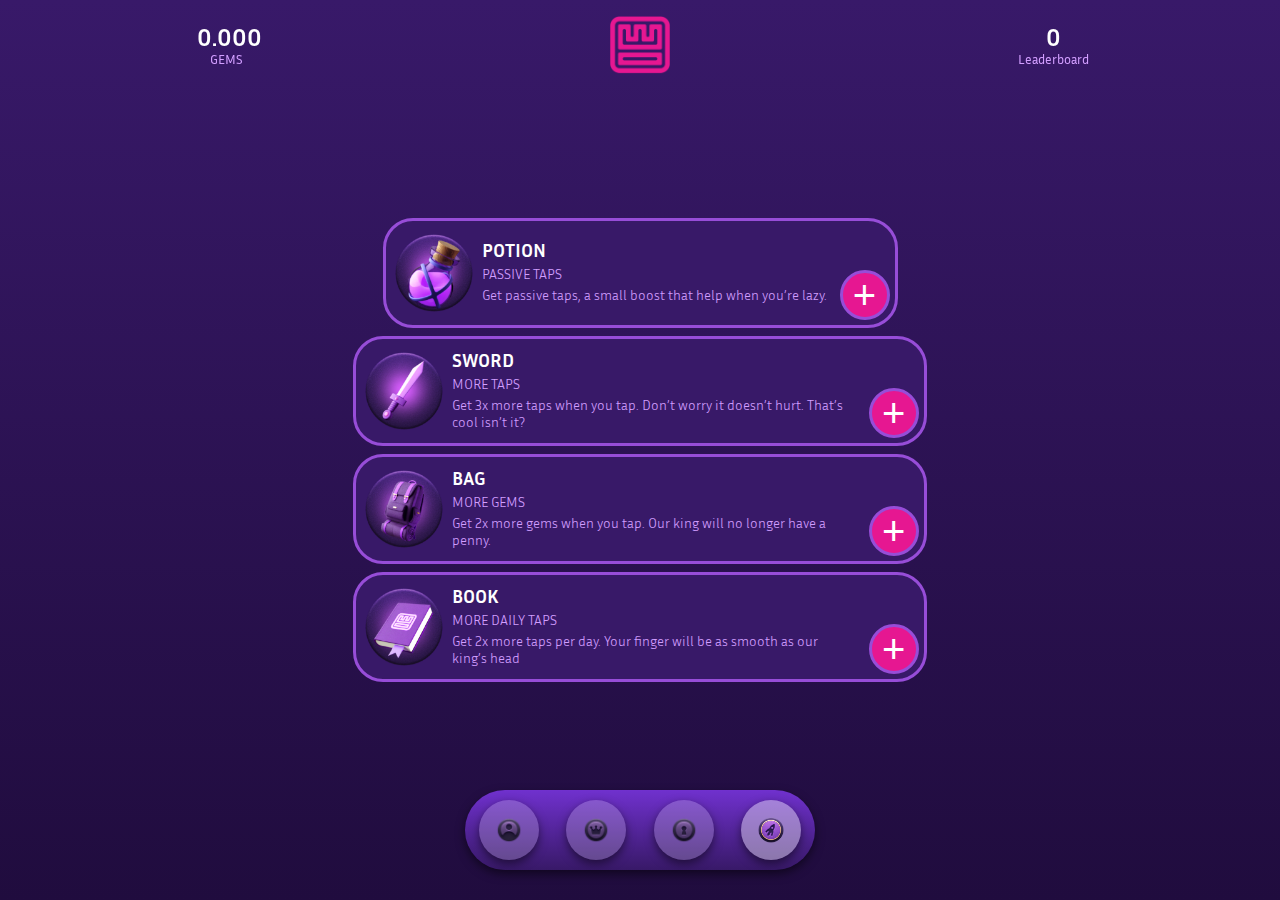
==== boosts.html @ 95a01cd7 "Add files via upload" ====
<!DOCTYPE html>
<html lang="fr">
  <meta charset="UTF-8">
  <meta name="viewport" content="width=device-width, initial-scale=1.0, user-scalable=no">
  <link rel="stylesheet" href="style.css">
  <link rel="stylesheet" href="navbar.css">
  <link rel="stylesheet" href="boosts.css">
  <link rel="preconnect" href="https://fonts.googleapis.com">
  <link rel="preconnect" href="https://fonts.gstatic.com" crossorigin>
  <link href="https://fonts.googleapis.com/css2?family=Inria+Sans:ital,wght@0,300;0,400;0,700;1,300;1,400;1,700&display=swap" rel="stylesheet">

  <head>
    
  </head>
  <body>

    <header class="logo-container">
      <div class="header-left">
        <p class="gem-counter">
          <span class="gemCount" id="gemCount">0</span> 
          <br />
          GEMS
        </p>
      </div>
    
      <div class="header-center">
        <img src="img/logo.png" alt="Logo" class="logo">
      </div>
    
      <div class="header-right">
        <p class="leaderboard_counter">
          <span class="leaderboardcounter" id="leaderboardcount">0</span> 
          <br />
          Leaderboard
        </p>
      </div>
    </header>

    <main class="main-container">
      <div class="boosts-grid">
        <div class="boost-card" data-boost="potion">
          <img src="img/Boosts/Potion.png" alt="Potion" class="boost-image">
          <div class="boost-info">
            <h3>POTION</h3>
            <p>PASSIVE TAPS</p>
            <p>Get passive taps, a small
              boost that help when you’re
              lazy.</p>
            <button class="boost-button" data-price="0.001">+</button>
          </div>
        </div>
        
        <div class="boost-card" data-boost="sword">
          <img src="img/Boosts/Sword.png" alt="Sword" class="boost-image">
          <div class="boost-info">
            <h3>SWORD</h3>
            <p>MORE TAPS</p>
            <p>Get 3x more taps when you
              tap. Don’t worry it doesn’t
              hurt. That’s cool isn’t it?</p>
            <button class="boost-button" data-price="0.002">+</button>
          </div>
        </div>
        
        <div class="boost-card" data-boost="bag">
          <img src="img/Boosts/Bag.png" alt="Bag" class="boost-image">
          <div class="boost-info">
            <h3>BAG</h3>
            <p>MORE GEMS</p>
            <p>Get 2x more gems when you
              tap. Our king will no longer 
              have a penny.</p>
            <button class="boost-button" data-price="0.003">+</button>
          </div>
        </div>
        
        <div class="boost-card" data-boost="book">
          <img src="img/Boosts/Book.png" alt="Book" class="boost-image">
          <div class="boost-info">
            <h3>BOOK</h3>
            <p>MORE DAILY TAPS</p>
            <p>Get 2x more taps per day. Your finger will be as
              smooth as our king’s head</p>
            <button class="boost-button" data-price="0.004">+</button>
          </div>
        </div>
      </div>
    </main>
      

    </div>

    <nav class="navbar">
      <a href="profile.html" class="nav-item" data-default-src="img/navbar/Icon2_bw.png" data-active-src="img/navbar/Icon2_color.png">
        <img src="img/navbar/Icon2_bw.png" alt="Profile">
      </a>
      <a href="leaderboard.html" class="nav-item" data-default-src="img/navbar/Icon3_bw.png" data-active-src="img/navbar/Icon3_color.png">
        <img src="img/navbar/Icon3_bw.png" alt="Leaderboard">
      </a>
      <a href="tap.html" class="nav-item" data-default-src="img/navbar/Icon1_bw.png" data-active-src="img/navbar/Icon1_color.png">
        <img src="img/navbar/Icon1_bw.png" alt="Tap">
      </a>
      <a href="boosts.html" class="nav-item active" data-default-src="img/navbar/Icon4_bw.png" data-active-src="img/navbar/Icon4_color.png">
        <img src="img/navbar/Icon4_color.png" alt="Boosts">
      </a>
    </nav>
  
    <script src="boosts.js"></script>
    <script src="boost-manager.js"></script>
    <script src="header.js"></script>
    <script src="navbar.js"></script>


    
    
  </body>


</html>
---- style.css ----
* {
  box-sizing: border-box;
  margin: 0;
  padding: 0;
}


html, body {
  margin: 0;
  padding: 0;
  /* Empêche l’affichage d’une barre de scroll */
  overflow: hidden;
  /* Force la page à occuper toute la hauteur de la fenêtre */
  height: 100vh;
}

body {
  font-family: "Inria Sans", serif;
  font-weight: 300;
  background: linear-gradient(180deg, rgba(56,25,105,1) 0%, rgba(32,12,62,1) 100%);
  background-color: rgb(56,25,105);
  color: #333;
  /* Pour occuper tout l’écran (mobile) */
  min-height: 100vh;
  display: flex;
  flex-direction: column; /* Empile les enfants verticalement */
  justify-content: flex-start; /* Aligne les enfants en haut */
 
  
}

.main-container {
  display: flex;
  flex-direction: column;
  justify-content: center; /* Centre verticalement les enfants dans ce conteneur */
  align-items: center; /* Centre horizontalement les enfants */
  flex-grow: 1; /* Prend tout l'espace disponible verticalement */
}

.container {
  width: 100%;
  max-width: 500px; /* Largeur max pour desktop */
  margin: 0 auto;
  padding: 1rem;
  text-align: center;
  position: relative; 
}

h1 {
  font-size: 1.5rem;
  margin-bottom: 2rem;
  font-family: "Inria Sans", serif;
  font-weight: 700;
  color: #fff;
}


.big-circle {
  
  width: 75vmin;
  height: 75vmin;
  border-radius: 50%;
  background: radial-gradient(
    circle at 50% 50%,
    #6F32CE 0%,
    #381968 50%,
    #200C3E 70%,
    #200C3E 100%
  );

  /* Pour positionner l'image en absolu dans ce cercle */
  position: relative;
  margin: 0 auto;
  outline: 10px solid;
  cursor: pointer; /* Indique que c'est cliquable */
  -webkit-tap-highlight-color: transparent;
  
}


.theme-azurians .big-circle {
  box-shadow: 0 0 70px 30px rgba(30, 94, 240, 0.5);
  outline-color: rgba(30, 94, 240, 0.2);
}

.theme-crimsons .big-circle {
  box-shadow: 0 0 70px 30px rgba(255, 58, 58, 0.5);
  outline-color: rgba(255, 58, 58, 0.2);
}


.big-circle img {
  /* on place l'image en absolu au centre du cercle */
  position: absolute;
  top: 50%;
  left: 50%;
  transform: translate(-50%, -50%);

  /* Elle prendra par exemple 50% de la largeur du cercle */
  width: 110%;
  height: auto;

  /* Pour un affichage net sur fonds sombres */
  /* background: rgba(255,255,255,0.1);  optionnel */
  /* border-radius: 50%; si vous souhaitez l'image elle-même en cercle */
}

/* Le compteur */
.numberstats {
  display: flex;
  justify-content: center;
  align-items: center;
  font-size: 1rem;
  font-weight: bold;
  color: #D29EFF;
margin-bottom: 30px;
  z-index: 10;
  gap: 20px;
}

.numberstats_counter {
  display: flex;
  justify-content: center;
  align-items: center;
  font-size: 1rem;
  font-weight: bold;
  color: #D29EFF;
margin-bottom: 10px;
  z-index: 10;
  gap: 20px;
}



#particleCanvas {
  position: absolute;
  top: 0;
  left: 0;
  width: 100%;
  height: 100%;
  pointer-events: none; /* Permet de cliquer à travers le canvas */
  z-index: 1000; /* Assure que les particules sont au-dessus du coffre */
}

.gem-counter span {
  display: inline-block;
  width: 4ch; /* Réserve de l'espace pour 4 caractères */
  text-align: right;
}


.gem-counter {
  color: #D29EFF;
  font-size: 0.8rem;
  font-weight: 400;
  line-height: 1.2; /* Assure un bon espacement vertical */
}

.gemCount {
  color: #fff;
  font-size: 1.5rem;
  font-weight: 700;
}

.tap-daily-counter{
  color: #D29EFF; 
  font-size: 0.8rem;
  font-weight: 400;
}

.tapdailycount {
  color: #fff; 
  font-size: 1.5rem;
  font-weight: 700;
}

.tap-session-counter {
  color: #D29EFF; 
  font-size: 0.8rem;
  font-weight: 400;
}

.tapsessioncount {
  color: #fff; 
  font-size: 1.5rem;
  font-weight: 700;
}


.tapcounter {
  color: #fff; 
  font-size: 2rem;
  font-weight: 700;
}



.leaderboard_counter {
  color: #D29EFF;
  font-size: 0.8rem;
  font-weight: 400;
  line-height: 1.2; /* Assure un bon espacement vertical */
  
}

.leaderboardcounter {
  color: #fff;
  font-size: 1.5rem;
  font-weight: 700;
}


/* Conteneur des boosts */
.boosts-container {
  display: flex;
  justify-content: center;
  align-items: center;
  gap: 10px; /* Espace entre chaque cercle */
  margin-top: 30px;
}

/* Style des petits cercles */
.boost-circle {
  width: 60px;
  height: 60px;
  border-radius: 50%;
  background: none;
  display: flex;
  justify-content: center;
  align-items: center;
  box-shadow: 0 4 10px rgba(0, 0, 0, 0.3);
}



/* Images à l'intérieur des cercles */
.boost-image {
  width: 100%; /* Ajustez selon vos besoins */
  height: auto;
  border-radius: 50%; /* Pour une apparence circulaire */
  z-index: 10;
}




/* Conteneur du logo */
.logo-container {
  display: flex;
  justify-content: space-between; /* Éléments gauche, centre, droite */
  align-items: center; /* Alignement vertical */
  padding: 0 20px; /* Espacement horizontal */
  width: 100%; /* Occupe toute la largeur */
  position: fixed; /* Fixe le header en haut */
  top: 0;
  left: 0;
  background: none;
  z-index: 10;
  box-sizing: border-box; /* Inclure les marges et les paddings dans la taille */
  height: 70px; /* Hauteur fixe pour éviter les déplacements */
  margin-top: 10px;
}

/* Style du logo */
/* Logo */
.logo {
  max-width: 60px; /* Largeur maximale du logo */
  height: auto;
}


/* Section gauche */
.header-left {
  flex: 1; /* Occupe l'espace disponible à gauche */
  text-align: center; /* Alignement à gauche */
}

/* Section centrale */
.header-center {
  flex: 1; /* Occupation égale de l'espace */
  display: flex;
  justify-content: center; /* Centre le logo horizontalement */
}

/* Section droite */
.header-right {
  flex: 1; /* Occupe l'espace disponible à droite */
  text-align: center; /* Alignement à droite */
}
---- navbar.css ----
/* Navbar Styles */
.navbar {
    position: fixed;
    bottom: 30px; /* Espace entre le bas de l'écran et la navbar */
    left: 50%;
    transform: translateX(-50%);
    width: 90%; /* Prend 90% de la largeur de l'écran */
    max-width: 350px; /* Même max-width que le container pour l'harmonie */
    background: linear-gradient(180deg, #7031CE, #381968);
    border-radius: 50px; /* Bords arrondis */
    display: flex;
    justify-content: space-around;
    align-items: center;
    padding: 10px 0;
    box-shadow: 0 4px 10px rgba(0, 0, 0, 0.5); /* Ombre pour un effet de profondeur */
    border-width: 10px;
    border-color: #fff;
    z-index: 100; /* Assure que la navbar est au-dessus des autres éléments */
    -webkit-tap-highlight-color: transparent;
    height: 80px;
  }
  
  /* Styles des éléments de la Navbar */
  .navbar .nav-item {
    width: 60px;
    height: 60px;
    background-color: rgba(255, 255, 255, 0.2); /* Fond semi-transparent pour chaque icône */
    box-shadow: 0 4px 10px rgba(0, 0, 0, 0.5); /* Ombre pour un effet de profondeur */
    border-radius: 35px; /* Bords arrondis pour chaque cadre */
    display: flex;
    justify-content: center;
    align-items: center;
    transition: background-color 0.3s;
    
  }
  
  /* Effet au survol ou au clic (pour desktop et mobile via active state) */
  .navbar .nav-item:hover,
  .navbar .nav-item:active {
    background-color: rgba(255, 255, 255, 0.4);
  }
  
  /* Styles des images des icônes */
  .navbar .nav-item img {
    width: 30px;
    height: 30px;
    object-fit: contain;
    transition: transform 0.3s;
  }
  
/* Style pour l'icône active */
.navbar .nav-item.active {
    background-color: rgba(255, 255, 255, 0.4); /* Fond plus clair */
  }
  
  .navbar .nav-item.active img {
    transform: scale(1.1); /* Légère augmentation de la taille de l'icône active */
  }
  

  /* Responsive Adjustments */
  @media (max-width: 600px) {
    .navbar {
      width: 95%;
      padding: 8px 0;
    }
    
    .navbar .nav-item {
      width: 60px;
      height: 60px;
    }
    
    .navbar .nav-item img {
      width: 80px;
      height: 80px;
    }
  }
---- boosts.css ----
.boosts-grid {
    display: grid;
    gap: 0.5rem;
    max-width: 1200px;
    margin: 0 auto; /* Centrer les cartes et équilibrer les espaces */
    justify-items: center; /* Centre horizontalement chaque carte */
    
  }
  
  


.boost-card {
    background: #381968;
    border-radius: 30px;
    border-style: solid;
    border-width: 3px;
    border-color: #974DD8;
    padding: 0.5rem;
    position: relative; /* Permet de positionner le bouton en bas à droite */
    display: flex; /* Utiliser Flexbox */
    align-items: center; /* Centrer verticalement le contenu principal */
    justify-content: center;
    gap: 0.5rem; /* Espacement entre les éléments */
    transition: transform 0.3s ease;
    max-height: 110px;
    min-height: 110px; /* Définit une hauteur minimale uniforme */
    max-width: 90%; /* Assurez que la carte occupe toute la largeur disponible */
    box-sizing: border-box; /* Important pour que les paddings soient inclus */
  }
  
  .boost-image {
    width: 80px;
    height: 80px;
    flex-shrink: 0; /* Empêche l'image de rétrécir */
  }
  
  .boost-info {
    flex: 1; /* Permet au texte de prendre tout l'espace disponible */
    text-align: left; /* Justifier le texte à gauche */
    color: white;
    padding-right: 60px; /* Ajoute de l'espace pour éviter de chevaucher le bouton */
    box-sizing: border-box; /* Inclut le padding dans la largeur totale */
  }
  
  
  .boost-info h3 {

  }
  
  .boost-info p {
    font-size: 0.9rem;
    color: #D29EFF;
    margin: 0.25rem 0;
    
  }
  
  .boost-button {
    position: absolute; /* Positionnement absolu dans la carte */
    bottom: 5px; /* Distance par rapport au bas de la carte */
    right: 5px; /* Distance par rapport au bord droit de la carte */
    width: 50px; /* Largeur et hauteur égales pour obtenir un cercle */
    height: 50px;
    border-radius: 50%; /* Transforme le bouton en cercle */
    background: #E61791;
    color: white;
    font-size: 0.8rem;
    display: flex; /* Pour centrer le texte ou les icônes dans le cercle */
    justify-content: center;
    align-items: center;
    border-style: solid;
    border-width: 3px;
    border-color: #974DD8;
    cursor: pointer;
    transition: opacity 0.3s ease, transform 0.3s ease;
    font-size: 2.5rem;
    -webkit-tap-highlight-color: transparent;
  }
  
  .boost-button:disabled {
    opacity: 0.5;
    cursor: not-allowed;
  }
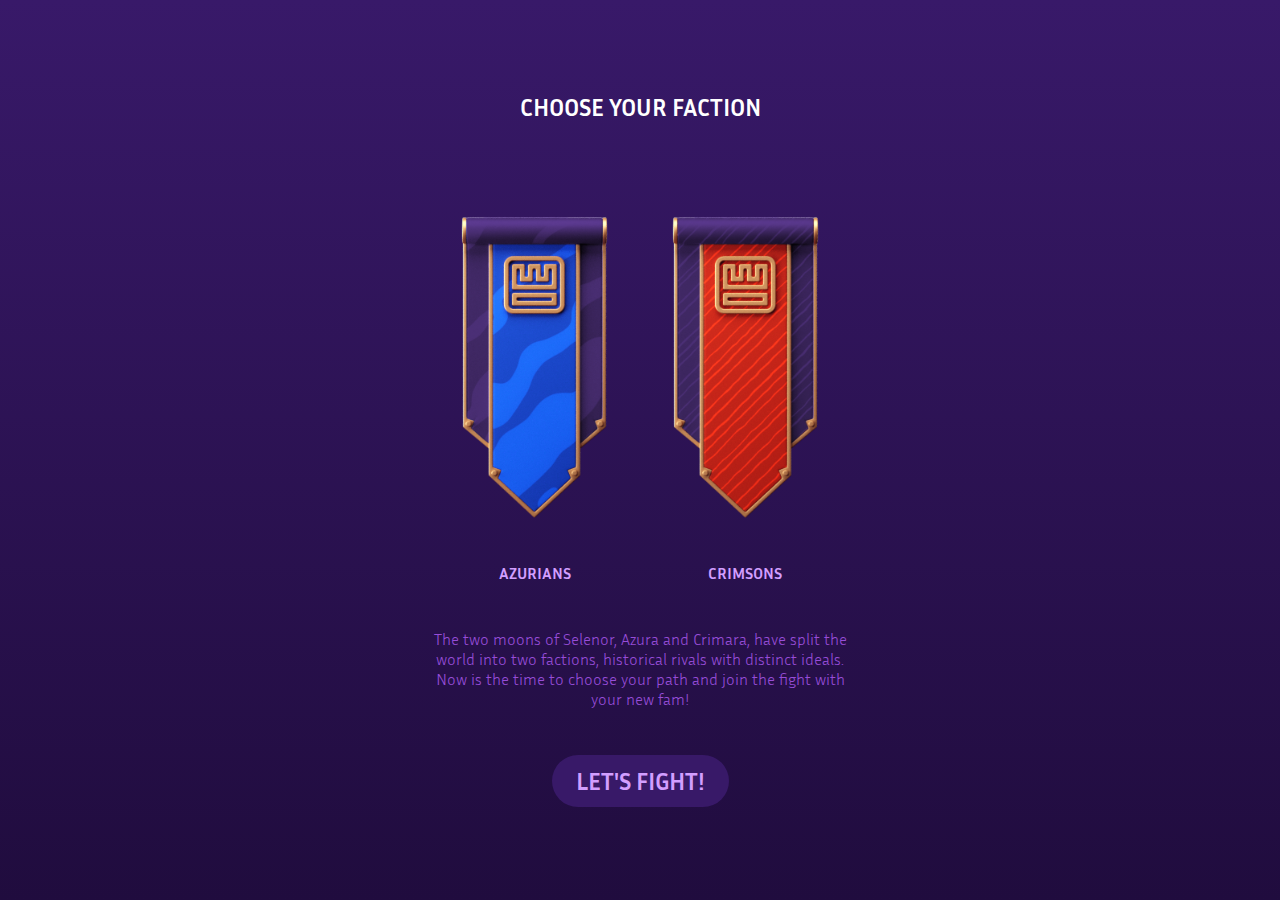
==== commit 4ebd8fab: "16/01/25" ====
--- a/boosts.html
+++ b/boosts.html
@@ -13,6 +13,12 @@
     
   </head>
   <body>
+    <script>
+      // Vérifier si une faction est sélectionnée
+      if (!localStorage.getItem('faction')) {
+        window.location.href = 'factions.html';
+      }
+    </script>
 
     <header class="logo-container">
       <div class="header-left">
@@ -105,9 +111,7 @@
       </a>
     </nav>
   
-    <script src="boosts.js"></script>
-    <script src="boost-manager.js"></script>
-    <script src="header.js"></script>
+    <script type="module" src="js/app.js"></script>
     <script src="navbar.js"></script>
 
 
--- a/style.css
+++ b/style.css
@@ -8,10 +8,9 @@
 html, body {
   margin: 0;
   padding: 0;
-  /* Empêche l’affichage d’une barre de scroll */
   overflow: hidden;
-  /* Force la page à occuper toute la hauteur de la fenêtre */
   height: 100vh;
+  font-family: "Inria Sans", serif;
 }
 
 body {
@@ -254,7 +253,6 @@
   position: fixed; /* Fixe le header en haut */
   top: 0;
   left: 0;
-  background: none;
   z-index: 10;
   box-sizing: border-box; /* Inclure les marges et les paddings dans la taille */
   height: 70px; /* Hauteur fixe pour éviter les déplacements */
--- a/boosts.css
+++ b/boosts.css
@@ -10,23 +10,17 @@
   
 
 
-.boost-card {
+  .boost-card {
     background: #381968;
+    border: 3px solid #974DD8;
     border-radius: 30px;
-    border-style: solid;
-    border-width: 3px;
-    border-color: #974DD8;
     padding: 0.5rem;
-    position: relative; /* Permet de positionner le bouton en bas à droite */
-    display: flex; /* Utiliser Flexbox */
-    align-items: center; /* Centrer verticalement le contenu principal */
-    justify-content: center;
-    gap: 0.5rem; /* Espacement entre les éléments */
-    transition: transform 0.3s ease;
-    max-height: 110px;
-    min-height: 110px; /* Définit une hauteur minimale uniforme */
-    max-width: 90%; /* Assurez que la carte occupe toute la largeur disponible */
-    box-sizing: border-box; /* Important pour que les paddings soient inclus */
+    display: flex;
+    align-items: center;
+    gap: 0.5rem;
+    min-height: 110px;
+    max-width: 90%;
+    position: relative;
   }
   
   .boost-image {
@@ -36,11 +30,9 @@
   }
   
   .boost-info {
-    flex: 1; /* Permet au texte de prendre tout l'espace disponible */
-    text-align: left; /* Justifier le texte à gauche */
+    flex: 1;
+    padding-right: 60px;
     color: white;
-    padding-right: 60px; /* Ajoute de l'espace pour éviter de chevaucher le bouton */
-    box-sizing: border-box; /* Inclut le padding dans la largeur totale */
   }
   
   
@@ -56,25 +48,21 @@
   }
   
   .boost-button {
-    position: absolute; /* Positionnement absolu dans la carte */
-    bottom: 5px; /* Distance par rapport au bas de la carte */
-    right: 5px; /* Distance par rapport au bord droit de la carte */
-    width: 50px; /* Largeur et hauteur égales pour obtenir un cercle */
+    position: absolute;
+    bottom: 5px;
+    right: 5px;
+    width: 50px;
     height: 50px;
-    border-radius: 50%; /* Transforme le bouton en cercle */
+    border-radius: 50%;
     background: #E61791;
+    border: 3px solid #974DD8;
     color: white;
-    font-size: 0.8rem;
-    display: flex; /* Pour centrer le texte ou les icônes dans le cercle */
+    font-size: 2.5rem;
+    display: flex;
     justify-content: center;
     align-items: center;
-    border-style: solid;
-    border-width: 3px;
-    border-color: #974DD8;
     cursor: pointer;
-    transition: opacity 0.3s ease, transform 0.3s ease;
-    font-size: 2.5rem;
-    -webkit-tap-highlight-color: transparent;
+    transition: all 0.3s ease;
   }
   
   .boost-button:disabled {
